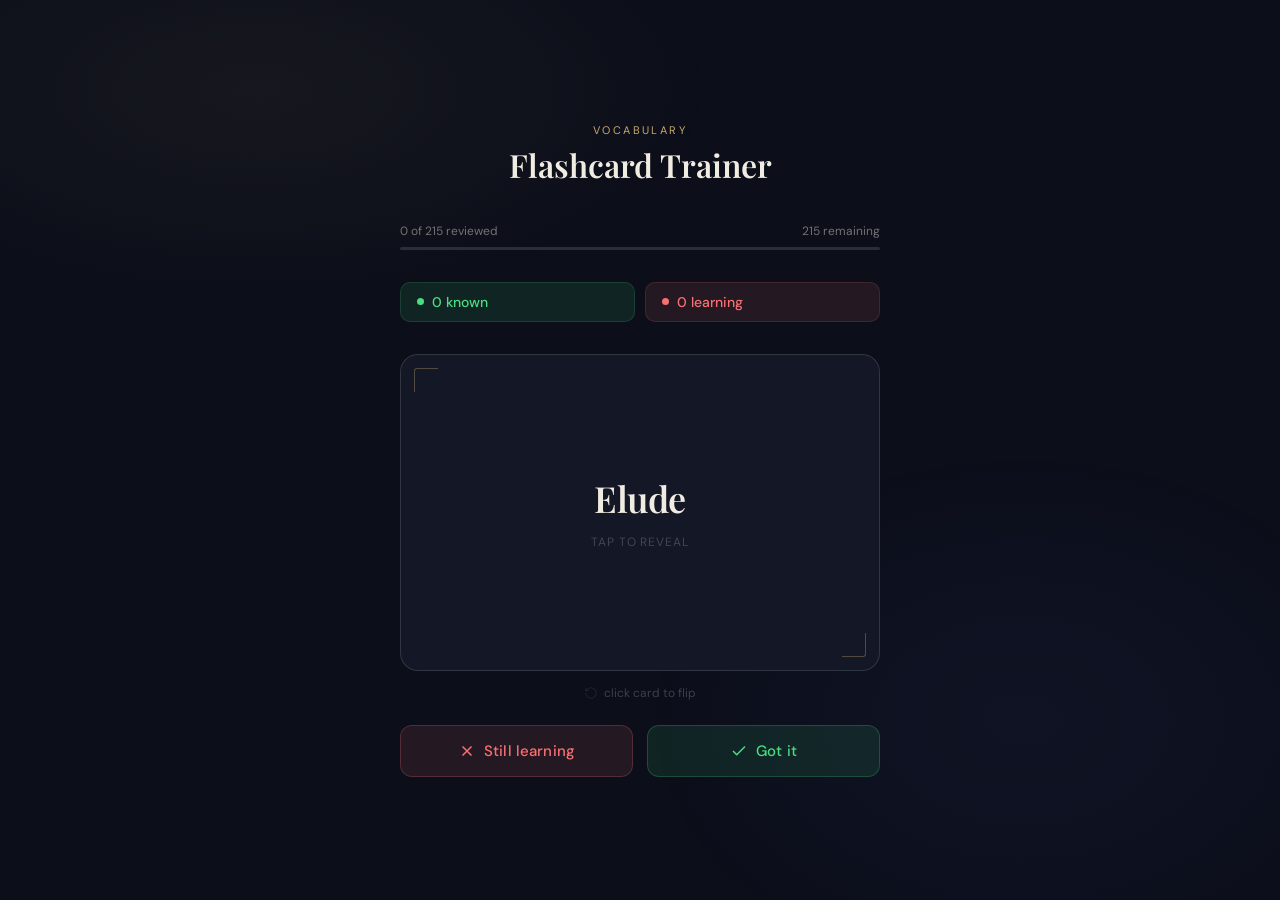
==== flash.html @ f1e5f47d "Added Flashcard Trainer" ====
<!DOCTYPE html>
<html lang="en">

<head>
    <meta charset="UTF-8" />
    <meta name="viewport" content="width=device-width, initial-scale=1.0" />
    <title>Flashcard Trainer</title>
    <link
        href="https://fonts.googleapis.com/css2?family=Playfair+Display:wght@400;600&family=DM+Sans:wght@300;400;500&display=swap"
        rel="stylesheet">

    <style>
        *,
        *::before,
        *::after {
            box-sizing: border-box;
            margin: 0;
            padding: 0;
        }

        :root {
            --bg: #0c0f1a;
            --surface: #131726;
            --surface2: #1a2035;
            --border: rgba(255, 255, 255, 0.07);
            --border2: rgba(255, 255, 255, 0.13);
            --text: #f0ece2;
            --muted: rgba(240, 236, 226, 0.45);
            --hint: rgba(240, 236, 226, 0.22);
            --accent: #c9a96e;
            --accent-dim: rgba(201, 169, 110, 0.12);
            --green: #4ade80;
            --green-dim: rgba(74, 222, 128, 0.1);
            --red: #f87171;
            --red-dim: rgba(248, 113, 113, 0.1);
        }

        body {
            font-family: 'DM Sans', sans-serif;
            background: var(--bg);
            color: var(--text);
            min-height: 100vh;
            display: flex;
            flex-direction: column;
            align-items: center;
            justify-content: center;
            padding: 40px 20px;
            overflow-x: hidden;
        }

        body::before {
            content: '';
            position: fixed;
            inset: 0;
            background:
                radial-gradient(ellipse 60% 40% at 20% 10%, rgba(201, 169, 110, 0.06) 0%, transparent 60%),
                radial-gradient(ellipse 50% 50% at 80% 80%, rgba(99, 102, 241, 0.05) 0%, transparent 60%);
            pointer-events: none;
            z-index: 0;
        }

        .app {
            position: relative;
            z-index: 1;
            display: flex;
            flex-direction: column;
            align-items: center;
            gap: 0;
            width: 100%;
            max-width: 480px;
        }

        .header {
            text-align: center;
            margin-bottom: 40px;
        }

        .header-label {
            font-size: 11px;
            letter-spacing: 0.22em;
            text-transform: uppercase;
            color: var(--accent);
            margin-bottom: 10px;
        }

        .header h1 {
            font-family: 'Playfair Display', serif;
            font-size: 32px;
            font-weight: 600;
            line-height: 1.1;
            color: var(--text);
        }

        .progress-wrap {
            width: 100%;
            margin-bottom: 32px;
        }

        .progress-meta {
            display: flex;
            justify-content: space-between;
            font-size: 12px;
            color: var(--muted);
            margin-bottom: 8px;
        }

        .progress-bar {
            width: 100%;
            height: 3px;
            background: var(--border2);
            border-radius: 99px;
            overflow: hidden;
        }

        .progress-fill {
            height: 100%;
            background: var(--accent);
            border-radius: 99px;
            transition: width 0.5s cubic-bezier(0.4, 0, 0.2, 1);
        }

        .score-row {
            display: flex;
            gap: 10px;
            margin-bottom: 32px;
            width: 100%;
        }

        .score-pill {
            flex: 1;
            display: flex;
            align-items: center;
            gap: 8px;
            padding: 10px 16px;
            border-radius: 10px;
            font-size: 14px;
            font-weight: 500;
        }

        .score-pill.green {
            background: var(--green-dim);
            border: 1px solid rgba(74, 222, 128, 0.15);
            color: var(--green);
        }

        .score-pill.red {
            background: var(--red-dim);
            border: 1px solid rgba(248, 113, 113, 0.15);
            color: var(--red);
        }

        .score-dot {
            width: 7px;
            height: 7px;
            border-radius: 50%;
            background: currentColor;
            flex-shrink: 0;
        }

        /* Card: no fixed height — let content dictate */
        .card-stage {
            width: 100%;
            perspective: 1200px;
            cursor: pointer;
            margin-bottom: 10px;
            position: relative;
            animation: cardIn 0.4s cubic-bezier(0.34, 1.2, 0.64, 1) both;
        }

        .card-stage:focus {
            outline: none;
        }

        /* Inner wrapper matches whichever face is taller */
        .card-inner {
            width: 100%;
            transform-style: preserve-3d;
            transition: transform 0.55s cubic-bezier(0.4, 0, 0.2, 1);
            position: relative;
        }

        /* Give card-inner a minimum height so the front is never too short */
        .card-inner {
            min-height: 160px;
        }

        .card-stage.flipped .card-inner {
            transform: rotateY(180deg);
        }

        .card-face {
            border-radius: 18px;
            display: flex;
            flex-direction: column;
            align-items: center;
            justify-content: center;
            padding: 32px;
            backface-visibility: hidden;
            -webkit-backface-visibility: hidden;
        }

        /* Front: in normal flow, sets height */
        .card-front {
            background: var(--surface);
            border: 1px solid var(--border2);
            width: 100%;
        }

        .card-front .word {
            font-family: 'Playfair Display', serif;
            font-size: 36px;
            text-transform: capitalize;
            font-weight: 600;
            color: var(--text);
            letter-spacing: -0.01em;
            text-align: center;
        }

        .card-front .hint {
            margin-top: 12px;
            font-size: 12px;
            color: var(--hint);
            letter-spacing: 0.08em;
            text-transform: uppercase;
        }

        /* Back: absolutely positioned, same size, rotated */
        .card-back {
            position: absolute;
            inset: 0;
            background: linear-gradient(135deg, #1a2035 0%, #15192b 100%);
            border: 1px solid var(--border2);
            transform: rotateY(180deg);
            align-items: flex-start;
            justify-content: flex-start;
            gap: 6px;
            overflow: hidden;
            /* match front padding */
            padding: 28px 32px;
        }

        .card-back .label {
            font-size: 11px;
            letter-spacing: 0.15em;
            text-transform: uppercase;
            color: var(--accent);
            margin-top: 8px;
        }

        .card-back .label:first-child {
            margin-top: 0;
        }

        .card-back .body-text {
            font-size: 14px;
            font-weight: 400;
            color: var(--text);
            line-height: 1.55;
            width: 100%;
        }

        .card-front::before,
        .card-front::after {
            content: '';
            position: absolute;
            width: 24px;
            height: 24px;
            border-color: var(--accent);
            border-style: solid;
            opacity: 0.35;
        }

        .card-front::before {
            top: 14px;
            left: 14px;
            border-width: 1.5px 0 0 1.5px;
            border-radius: 3px 0 0 0;
        }

        .card-front::after {
            bottom: 14px;
            right: 14px;
            border-width: 0 1.5px 1.5px 0;
            border-radius: 0 0 3px 0;
        }

        .flip-hint {
            display: flex;
            align-items: center;
            gap: 6px;
            font-size: 12px;
            color: var(--hint);
            margin-bottom: 24px;
            margin-top: 4px;
            transition: opacity 0.3s;
            align-self: center;
        }

        .flip-hint svg {
            width: 14px;
            height: 14px;
            opacity: 0.5;
        }

        .flip-hint.hidden {
            opacity: 0;
            pointer-events: none;
        }

        .actions {
            display: flex;
            gap: 14px;
            width: 100%;
        }

        .btn {
            flex: 1;
            height: 52px;
            border: none;
            border-radius: 12px;
            font-family: 'DM Sans', sans-serif;
            font-size: 15px;
            font-weight: 500;
            cursor: pointer;
            transition: transform 0.13s ease, opacity 0.13s ease;
            display: flex;
            align-items: center;
            justify-content: center;
            gap: 8px;
            letter-spacing: 0.01em;
        }

        .btn:active {
            transform: scale(0.97);
        }

        .btn-yes {
            background: var(--green-dim);
            border: 1px solid rgba(74, 222, 128, 0.22);
            color: var(--green);
        }

        .btn-yes:hover {
            background: rgba(74, 222, 128, 0.16);
        }

        .btn-no {
            background: var(--red-dim);
            border: 1px solid rgba(248, 113, 113, 0.22);
            color: var(--red);
        }

        .btn-no:hover {
            background: rgba(248, 113, 113, 0.16);
        }

        .btn-icon {
            width: 18px;
            height: 18px;
        }

        .results {
            display: flex;
            flex-direction: column;
            align-items: center;
            gap: 0;
            width: 100%;
            animation: fadeUp 0.5s ease both;
        }

        @keyframes fadeUp {
            from {
                opacity: 0;
                transform: translateY(16px);
            }

            to {
                opacity: 1;
                transform: translateY(0);
            }
        }

        .results-title {
            font-family: 'Playfair Display', serif;
            font-size: 28px;
            font-weight: 600;
            margin-bottom: 8px;
        }

        .results-sub {
            font-size: 14px;
            color: var(--muted);
            margin-bottom: 36px;
        }

        .results-grid {
            display: grid;
            grid-template-columns: 1fr 1fr;
            gap: 14px;
            width: 100%;
            margin-bottom: 36px;
        }

        .result-card {
            border-radius: 14px;
            padding: 20px;
        }

        .result-card.known {
            background: var(--green-dim);
            border: 1px solid rgba(74, 222, 128, 0.15);
        }

        .result-card.unknown {
            background: var(--red-dim);
            border: 1px solid rgba(248, 113, 113, 0.15);
        }

        .result-card-label {
            font-size: 11px;
            letter-spacing: 0.14em;
            text-transform: uppercase;
            margin-bottom: 10px;
        }

        .result-card.known .result-card-label {
            color: var(--green);
        }

        .result-card.unknown .result-card-label {
            color: var(--red);
        }

        .result-card-count {
            font-family: 'Playfair Display', serif;
            font-size: 40px;
            font-weight: 600;
            line-height: 1;
            margin-bottom: 12px;
        }

        .result-card.known .result-card-count {
            color: var(--green);
        }

        .result-card.unknown .result-card-count {
            color: var(--red);
        }

        .result-word-list {
            list-style: none;
            display: flex;
            flex-direction: column;
            gap: 4px;
        }

        .result-word-list li {
            font-size: 13px;
            color: var(--muted);
            font-weight: 400;
        }

        .btn-restart {
            width: 100%;
            height: 52px;
            border-radius: 12px;
            border: 1px solid var(--border2);
            background: var(--surface);
            color: var(--text);
            font-family: 'DM Sans', sans-serif;
            font-size: 15px;
            font-weight: 500;
            cursor: pointer;
            transition: background 0.15s, transform 0.1s;
            letter-spacing: 0.02em;
        }

        .btn-restart:hover {
            background: var(--surface2);
        }

        .btn-restart:active {
            transform: scale(0.98);
        }

        @keyframes cardIn {
            from {
                opacity: 0;
                transform: scale(0.94) translateY(10px);
            }

            to {
                opacity: 1;
                transform: scale(1) translateY(0);
            }
        }
    </style>
</head>

<body>
    <div class="app" id="app"></div>

    <script>
        const data = [
            {
                word: "bypass",
                synonym: "avoid / circumvent / go around",
                definition: "To go around or avoid something, such as an obstacle, congested area, rule, or standard procedure, by choosing an alternative route or method instead of the direct or usual way.",
                example: "The city planners decided to bypass the congested downtown area entirely when they built the new highway, which not only reduced traffic jams but also saved commuters nearly thirty minutes each day."
            },
            {
                word: "imbibe",
                synonym: "absorb / soak up / take in",
                definition: "To absorb or take in a liquid or moisture, especially gradually; also, to drink something, particularly alcohol, in significant quantities.",
                example: "Even though the dry sponge had been left on the counter for days, it began to imbibe water the moment it touched the puddle, swelling until it could hold no more."
            },
            {
                word: "petal",
                synonym: "flower leaf / bloom part / corolla segment",
                definition: "One of the usually colorful, delicate, modified leaves that form the outer part of a flower head and often attract pollinators.",
                example: "The artist painted each petal with such precision that viewers could almost feel the soft texture, yet she used only three shades of pink to capture the rose’s natural beauty."
            },
            {
                word: "stir",
                synonym: "move / awaken / show activity",
                definition: "To begin to move, awaken, or show signs of life or activity after being still, quiet, or inactive.",
                example: "After remaining motionless for what seemed like hours, the injured bird began to stir in its nest, which gave the wildlife rescuers hope that it might recover fully."
            },
            {
                word: "assume",
                synonym: "take on / acquire / adopt",
                definition: "To take on or begin to have a particular quality, shape, appearance, or role, often gradually or as a result of a process.",
                example: "As the fog lifted from the valley, the mountain peaks began to assume their sharp outlines once again, revealing details that hikers had missed during the earlier misty morning."
            },
            {
                word: "tinge",
                synonym: "hint of color / shade / tint",
                definition: "A slight trace, shade, or hint of a particular color that lightly affects or colors something without dominating it.",
                example: "Although the sky was mostly clear, a faint tinge of pink on the horizon suggested that sunrise would arrive within minutes, prompting the photographers to set up their equipment quickly."
            },
            {
                word: "slumber",
                synonym: "sleep / doze / rest",
                definition: "A state of deep, peaceful sleep or rest, often used to describe prolonged or unconscious inactivity.",
                example: "The old castle remained in deep slumber for centuries until the new owners arrived and began restoring its ancient halls, which finally awakened the historic site to modern visitors."
            },
            {
                word: "baying",
                synonym: "howling / barking / yelping",
                definition: "The loud, prolonged, deep howling or barking sound made especially by dogs, hounds, or wolves when pursuing prey or expressing excitement.",
                example: "The pack of hounds kept up their baying throughout the night, which echoed across the hills and made it impossible for the campers to fall asleep despite their exhaustion."
            },
            {
                word: "dreadfully",
                synonym: "terribly / extremely / awfully",
                definition: "In an extremely bad, unpleasant, or intense way; used to emphasize the severity of a feeling or situation.",
                example: "She felt dreadfully tired after working three consecutive night shifts, yet she still managed to prepare breakfast for her children before collapsing onto the sofa."
            },
            {
                word: "in the least",
                synonym: "at all / in any way / even slightly",
                definition: "To any degree or extent whatsoever; often used in negative constructions to mean \"not at all\" or \"in no way.\"",
                example: "The manager was not in the least surprised when the new employee solved the complex problem in minutes, because she had already noticed the young intern’s exceptional talent during the interview."
            },
            {
                word: "toll",
                synonym: "fee / charge / payment",
                definition: "A fee or charge that must be paid to use a particular road, bridge, tunnel, or similar facility or service.",
                example: "Drivers who refuse to pay the toll will have to take the longer scenic route, which adds nearly forty minutes to their commute but allows them to enjoy the countryside views."
            },
            {
                word: "segment",
                synonym: "part / portion / section",
                definition: "A distinct part, portion, or section of something larger that can be separated or considered individually, such as a group of people or a piece of a whole.",
                example: "The marketing team decided to focus their campaign on the younger segment of the population first, which helped them understand preferences before expanding to older customers."
            },
            {
                word: "receptive",
                synonym: "open / willing / responsive",
                definition: "Willing to consider, accept, or be influenced by new ideas, suggestions, proposals, or information in an open and positive way.",
                example: "Because the committee members were highly receptive to innovative ideas, the young architect’s bold design for the community center was approved within a single meeting."
            },
            {
                word: "apprise",
                synonym: "inform / notify / advise",
                definition: "To inform, notify, or advise someone officially or formally about a particular situation, fact, or development.",
                example: "The supervisor promised to apprise the entire staff of the new safety regulations before the factory reopened, which ensured that every worker understood the updated procedures."
            },
            {
                word: "incense",
                synonym: "anger / enrage / infuriate",
                definition: "To make someone extremely angry or furious, often as a result of unfair treatment or an offensive action.",
                example: "The unfair decision by the referee continued to incense the home team’s fans long after the match ended, leading to several heated discussions outside the stadium."
            },
            {
                word: "easygoing",
                synonym: "relaxed / casual / laid-back",
                definition: "Relaxed, tolerant, and not easily upset or worried; having a calm and undemanding attitude toward life or rules.",
                example: "Although the boss had a reputation for being strict with deadlines, she was surprisingly easygoing about flexible work hours, which helped her team maintain high productivity."
            },
            {
                word: "debut",
                synonym: "first showing / premiere / launch",
                definition: "The first public appearance, performance, or presentation of a person, product, work of art, or event.",
                example: "The young singer’s debut at the music festival impressed the critics so much that she received invitations to perform in three different countries within the same month."
            },
            {
                word: "adopt",
                synonym: "take up / embrace / accept",
                definition: "To take up, accept, or begin to use a new method, idea, approach, or practice as one’s own.",
                example: "Many schools decided to adopt the new teaching method after seeing the impressive results from the pilot program, which dramatically improved student engagement."
            },
            {
                word: "scroll",
                synonym: "rolled silk / manuscript / painted roll",
                definition: "A long roll of paper, parchment, silk, or similar material, usually containing writing, painting, or records, that is unrolled for reading or viewing.",
                example: "The ancient scholar carefully unrolled the fragile scroll in the library, revealing calligraphy so intricate that it had remained unread for nearly five hundred years."
            },
            {
                word: "settle",
                synonym: "fix / resolve / stabilize",
                definition: "To become fixed, stable, or calm in a particular position, condition, or place after a period of movement, uncertainty, or disturbance.",
                example: "After weeks of uncertainty, the dust finally began to settle around the construction site, allowing the engineers to inspect the foundation without any further delays."
            },
            {
                word: "distinct",
                synonym: "clear / noticeable / separate",
                definition: "Clearly different, noticeable, well-defined, or separate from others; easily recognized or distinguished.",
                example: "Each of the four paintings displayed a distinct style that reflected the artist’s different moods during the year she created them."
            },
            {
                word: "grace",
                synonym: "elegance / beauty / charm",
                definition: "Elegance, beauty, or charm of movement, form, manner, or expression that appears effortless and pleasing.",
                example: "The dancer moved with such natural grace that the audience remained completely silent until the final note of the music faded away."
            },
            {
                word: "viburnum",
                synonym: "shrub / plant species / viburnum bush",
                definition: "A genus of flowering shrubs or small trees with attractive leaves, clusters of white or pink flowers, and often colorful berries, commonly grown in gardens.",
                example: "The landscaper recommended planting viburnum along the fence because its dense foliage would provide privacy while also attracting birds to the garden each autumn."
            },
            {
                word: "felty",
                synonym: "fuzzy / woolly / felt-like",
                definition: "Having a soft, dense, fuzzy texture resembling felt cloth, often describing plant surfaces or growths.",
                example: "The leaves of the damaged plant developed a felty coating that made them feel rough to the touch, which alerted the gardener to a possible insect infestation."
            },
            {
                word: "uniformly",
                synonym: "evenly / consistently / all the same",
                definition: "In a way that is even, consistent, or the same throughout an entire area or surface without variation.",
                example: "The paint was applied uniformly across the entire wall so that no streaks or variations in color would be visible once the project was completed."
            },
            {
                word: "blade",
                synonym: "leaf / lamina / plant leaf",
                definition: "The flat, broad, usually green part of a leaf or similar plant structure that is attached to a stem and performs photosynthesis.",
                example: "Each blade of the grass shimmered with morning dew, creating a sparkling carpet that stretched across the entire lawn before the sun rose higher."
            },
            {
                word: "bear on",
                synonym: "relate to / affect / have relevance to",
                definition: "To have relevance to, connection with, or influence upon something; to be pertinent or applicable to a situation or matter.",
                example: "The new evidence did not bear on the original theory at all, which forced the scientists to reconsider their entire research approach from the beginning."
            },
            {
                word: "indistinct",
                synonym: "unclear / vague / not distinct",
                definition: "Not clear, vague, blurred, or difficult to see, hear, or distinguish clearly from something else.",
                example: "The photograph was so indistinct that the detective could not identify whether the figure in the background was a person or merely a shadow cast by the streetlight."
            },
            {
                word: "indisputable",
                synonym: "unquestionable / undeniable / certain",
                definition: "Impossible to dispute, question, or argue against; clearly true or evident beyond any doubt.",
                example: "The scientist presented data that made her conclusion indisputable, leaving even her strongest critics with no choice but to accept the results."
            },
            {
                word: "implicit",
                synonym: "implied / unspoken / suggested",
                definition: "Suggested, understood, or implied without being directly stated or expressed in words.",
                example: "Although the teacher never said it aloud, her implicit warning about cheating was clear enough that every student in the classroom understood the consequences."
            },
            {
                word: "forefront",
                synonym: "front position / leading place / main focus",
                definition: "The most important, prominent, or leading position or place, especially in terms of attention, importance, or development.",
                example: "Climate change remained at the forefront of the politician’s campaign promises, which convinced many voters that she would prioritize environmental issues if elected."
            },
            {
                word: "obliterate",
                synonym: "erase / destroy / wipe out",
                definition: "To completely destroy, erase, or remove all traces of something so that nothing remains visible or recognizable.",
                example: "The powerful storm threatened to obliterate the small coastal village, yet the residents worked together for days to reinforce their homes before the winds arrived."
            },
            {
                word: "elude",
                synonym: "escape / avoid / evade",
                definition: "To escape or avoid something, especially in a skillful, clever, or mysterious way, so that it remains unattained or unexplained.",
                example: "The solution to the complex math problem continued to elude the students until their teacher provided a simple analogy that made the concept suddenly clear."
            },
            {
                word: "send off",
                synonym: "mail / dispatch / submit",
                definition: "To mail, dispatch, or officially submit something such as a letter, package, application, or document to its destination.",
                example: "She planned to send off the completed application before the deadline so that the university would receive it in time to consider her for the scholarship program."
            },
            {
                word: "rupture",
                synonym: "burst / break / tear",
                definition: "A sudden breaking, tearing apart, or bursting of something, often due to internal pressure or external force.",
                example: "The balloon experienced a sudden rupture when the pressure inside became too great, scattering colorful pieces across the party floor."
            },
            {
                word: "molar",
                synonym: "tooth / grinder / back tooth",
                definition: "A large, flat tooth located at the back of the jaw, used primarily for grinding and crushing food; in humans and many mammals, molars are the rearmost teeth with multiple roots and broad chewing surfaces.",
                example: "The paleontologist carefully examined the fossilized molar under powerful lights because its size and wear patterns could reveal exactly what kind of diet the ancient creature had followed for decades before it died."
            },
            {
                word: "archaic",
                synonym: "ancient / outdated / primitive",
                definition: "Belonging to or characteristic of a very early or ancient period; extremely old-fashioned, no longer in common use, or from a distant past era.",
                example: "Although the language in the ancient manuscript sounded archaic to modern readers, scholars spent years translating it because its descriptions of daily life provided rare insights into a long-forgotten civilization."
            },
            {
                word: "cast",
                synonym: "group of actors / ensemble / performers",
                definition: "All the actors or performers in a play, film, or production considered as a group; also, the complete list of characters and the people who play them.",
                example: "The director assembled an exceptionally talented cast for the new historical drama, which included both veteran stage actors and promising young performers who brought fresh energy to the complex roles."
            },
            {
                word: "wandering",
                synonym: "meandering / roaming / aimless",
                definition: "Moving about without a fixed course, purpose, or destination; also describing a plot or narrative that shifts unpredictably from one idea or location to another.",
                example: "The novelist created a wandering plot that shifted between continents and centuries, which kept readers guessing until the final chapter finally revealed how every seemingly unrelated thread connected."
            },
            {
                word: "restraint",
                synonym: "self-control / moderation / limitation",
                definition: "The quality of exercising self-control, moderation, or restriction; also, a limitation or rule that prevents something from becoming excessive.",
                example: "The author praised the book’s remarkable restraint because the writer avoided dramatic flourishes and instead used quiet, precise language to convey deep emotions that resonated more powerfully than any exaggeration could."
            },
            {
                word: "restive",
                synonym: "restless / uneasy / impatient",
                definition: "Unable to remain still or quiet; feeling impatient, fidgety, or dissatisfied and wanting to move or act.",
                example: "The restive audience began shifting in their seats and whispering during the long intermission, which made the theater manager worry that the second act might not hold their attention."
            },
            {
                word: "thrill",
                synonym: "excitement / rush / shiver",
                definition: "A sudden strong feeling of excitement, pleasure, or fear that runs through the body; also, the cause of such a sensation.",
                example: "A sharp thrill of pleasure ran through her when she first saw the city lights sparkling at night, which reminded her why she had moved to the bustling metropolis despite all its challenges."
            },
            {
                word: "seductive",
                synonym: "alluring / tempting / enticing",
                definition: "Attracting or tempting someone in a charming, often subtly sexual or irresistible way; powerfully appealing to the senses or desires.",
                example: "The seductive aroma of fresh bread and spices drifted from the bakery window, which convinced even the strict dieter to abandon his plans and step inside for just one warm pastry."
            },
            {
                word: "beckoning",
                synonym: "inviting / calling / luring",
                definition: "Making a gesture or appearing attractive in a way that invites or summons someone to come closer or follow.",
                example: "The warm golden light from the old library windows seemed beckoning on that cold evening, which drew the tired student inside where he spent hours lost among the silent shelves."
            },
            {
                word: "mold-made",
                synonym: "cast / molded / mass-produced",
                definition: "Produced or shaped by pouring material into a mold or form rather than being individually handcrafted, resulting in uniform copies.",
                example: "The museum curator explained that although the ancient vessels looked identical, they were actually mold-made, which allowed artisans to create hundreds of nearly perfect copies in a short time."
            },
            {
                word: "afflict",
                synonym: "torment / trouble / plague",
                definition: "To cause persistent pain, suffering, or distress to someone or something, often over a long period.",
                example: "The rare skin condition continued to afflict the villagers for generations until scientists finally identified the environmental factor responsible and developed an effective treatment."
            },
            {
                word: "hyper-realistic",
                synonym: "photorealistic / ultra-detailed / lifelike",
                definition: "Extremely realistic in style or appearance, often so precise and detailed that it resembles a photograph more than traditional art.",
                example: "The hyper-realistic portrait captured every pore, wrinkle, and stray hair so perfectly that viewers had to look twice to confirm it was a painting rather than an actual person standing in the gallery."
            },
            {
                word: "inadvertently",
                synonym: "accidentally / unintentionally / by mistake",
                definition: "Without intending to; by accident or oversight, often while focusing on something else.",
                example: "The researcher inadvertently deleted the only backup file while trying to organize the massive dataset, which forced the entire team to reconstruct months of careful work from scattered notes."
            },
            {
                word: "easel",
                synonym: "painting stand / artist frame / support",
                definition: "A wooden or metal frame designed to hold a canvas or board upright while an artist paints or draws on it.",
                example: "The famous painter positioned her canvas on a sturdy easel near the window so that natural light would fall across the surface exactly as she needed while she worked on the final details."
            },
            {
                word: "charter",
                synonym: "found / establish / authorize",
                definition: "To formally establish or set up an organization, bank, or company by granting official legal rights or permission.",
                example: "Maggie Lena Walker decided to charter the St. Luke Penny Savings Bank so that Black families in Richmond would finally have access to fair loans and savings accounts during an era of widespread discrimination."
            },
            {
                word: "waive",
                synonym: "give up / relinquish / forgo",
                definition: "To voluntarily give up or refrain from claiming a right, privilege, or requirement.",
                example: "The university agreed to waive the application fee for low-income students, which allowed hundreds of talented young people from rural areas to apply who otherwise could not have afforded the process."
            },
            {
                word: "concede",
                synonym: "admit / acknowledge / yield",
                definition: "To admit or agree that something is true or correct, often reluctantly; also, to give up or yield a point in an argument.",
                example: "After reviewing the new archaeological evidence, the professor had to concede that women may have held leadership roles in Bronze Age societies, which completely changed the way historians had interpreted the ancient burial sites."
            },
            {
                word: "control group",
                synonym: "comparison group / baseline group / reference group",
                definition: "In a scientific experiment, the group of participants who do not receive the treatment or variable being tested and are used for comparison to measure the effect on the experimental group.",
                example: "The psychologist ensured that the control group spent their break drinking tea and chatting casually while the experimental group wrote personal values, which allowed a clear measurement of how the writing exercise affected discussion civility."
            },
            {
                word: "civil",
                synonym: "polite / courteous / respectful",
                definition: "Polite, courteous, and considerate in behavior, especially during disagreements or discussions; avoiding rudeness.",
                example: "Participants in the experimental group remained remarkably civil throughout the heated debate because they had first written about their personal values, which reduced defensiveness and encouraged genuine listening."
            },
            {
                word: "integral",
                synonym: "essential / necessary / fundamental",
                definition: "Necessary and important as a part of a whole; forming an essential component without which something would be incomplete.",
                example: "The improvisational element became integral to Alvin Ailey’s choreography because it allowed dancers to contribute their own skills and experiences, which made each performance feel uniquely alive and personal."
            },
            {
                word: "diaspora",
                synonym: "dispersion / migration / scattered community",
                definition: "The movement or scattering of a people from their original homeland to other regions, often forming communities that maintain cultural ties; also, the community itself.",
                example: "The Great Migration created a vast African American diaspora across northern cities, which transformed American culture by bringing rich musical traditions, literature, and artistic expressions to new urban environments."
            },
            {
                word: "trace the step",
                synonym: "follow the sequence / reconstruct the process / outline the stages",
                definition: "To carefully follow, reconstruct, or map out each successive stage or action in a process, development, or historical sequence.",
                example: "Historians had to trace the step of how the Bayeux Tapestry was created panel by panel because its embroidered scenes provided one of the most detailed visual records of the Norman Conquest ever preserved."
            },
            {
                word: "deviation",
                synonym: "departure / variation / difference",
                definition: "A noticeable difference or departure from what is usual, expected, standard, or normal.",
                example: "The scientist immediately noticed the deviation in the data because the final measurement was far outside the expected range, which suggested either an experimental error or a completely new discovery."
            },
            {
                word: "embroider",
                synonym: "stitch / decorate / embellish",
                definition: "To decorate fabric by sewing patterns or designs with needle and thread; also, to add imaginative or exaggerated details to a story.",
                example: "Artisans used golden thread to embroider intricate scenes across the massive tapestry, which required years of patient work and resulted in one of the most famous historical artworks of the medieval period."
            },
            {
                word: "panel",
                synonym: "section / compartment / scene",
                definition: "A distinct section or compartment within a larger surface, especially in art or architecture; also, a rectangular division of a larger work such as a tapestry or comic strip.",
                example: "Each embroidered panel on the ancient tapestry told a separate part of the story, which allowed viewers to follow the entire historical narrative by walking slowly along its impressive length."
            },
            {
                word: "plausible",
                synonym: "believable / credible / reasonable",
                definition: "Seeming reasonable, probable, or believable based on the available evidence or circumstances.",
                example: "The detective’s explanation sounded entirely plausible until new evidence emerged that completely contradicted the timeline he had so carefully constructed during the investigation."
            },
            {
                word: "workshop",
                synonym: "studio / atelier / workroom",
                definition: "A room or place where manual work or crafts are done, especially by artists or artisans; also, a place where skilled workers produce items.",
                example: "The master painter trained apprentices in his crowded workshop where they learned to mix pigments, prepare canvases, and master techniques that would later define an entire artistic movement."
            },
            {
                word: "legitimate",
                synonym: "valid / genuine / authentic",
                definition: "Conforming to the law, rules, or established standards; genuine and rightful rather than false or counterfeit.",
                example: "The scholar proved that the ancient document was legitimate by comparing its handwriting, paper quality, and language patterns with other verified artifacts from the same historical period."
            },
            {
                word: "impenetrable",
                synonym: "impossible to enter / dense / incomprehensible",
                definition: "Impossible to pass through, understand, or penetrate; extremely dense, thick, or difficult to comprehend.",
                example: "The dense jungle appeared almost impenetrable until the experienced guide discovered a narrow animal trail that wound through the thick undergrowth and led directly to the hidden ruins."
            },
            {
                word: "indecipherable",
                synonym: "unreadable / illegible / incomprehensible",
                definition: "Impossible or extremely difficult to read, understand, or interpret because of poor writing, damage, or complexity.",
                example: "The faded inscription on the stone tablet remained indecipherable for centuries until a linguist recognized a single repeated symbol that finally unlocked the meaning of the entire ancient text."
            },
            {
                word: "decisive",
                synonym: "conclusive / determined / crucial",
                definition: "Settling an issue or showing a clear result; also, showing firm determination and quick decision-making.",
                example: "The final experiment produced decisive evidence that ended the long scientific debate because the results were so clear and consistent that no reasonable person could disagree."
            },
            {
                word: "devour",
                synonym: "consume / eat greedily / absorb",
                definition: "To eat something quickly and hungrily; also, to read, absorb, or take in something with great eagerness or intensity.",
                example: "The young reader would devour entire novels in a single afternoon, which amazed her teachers because she could remember every character and plot twist with perfect clarity."
            },
            {
                word: "competent",
                synonym: "capable / skilled / proficient",
                definition: "Having the necessary ability, knowledge, or skill to do something successfully and efficiently.",
                example: "The new intern proved remarkably competent by solving the complex technical problem within minutes, which earned her an immediate invitation to join the senior engineering team on the flagship project."
            },
            {
                word: "distorted",
                synonym: "twisted / warped / misrepresented",
                definition: "Pulled or twisted out of its normal shape; also, presented in a way that gives a false or inaccurate impression.",
                example: "The reflection in the old carnival mirror appeared strangely distorted, which made even familiar faces look elongated and unrecognizable in the most amusing ways."
            },
            {
                word: "textured",
                synonym: "rough / patterned / tactile",
                definition: "Having a distinct surface feel or appearance with visible or touchable variations in smoothness, roughness, or pattern.",
                example: "The artist applied thick layers of paint to create a heavily textured surface that caught the light differently from every angle and invited viewers to imagine touching the canvas."
            },
            {
                word: "brushstroke",
                synonym: "paint mark / stroke / technique",
                definition: "A single movement or mark made by a paintbrush on a surface; also, the distinctive way an artist applies paint that reveals personal style.",
                example: "Art experts could instantly recognize the painter’s unique brushstroke because each sweeping mark carried the same confident energy and precise pressure that appeared in all of her masterpieces."
            },
            {
                word: "bold",
                synonym: "daring / striking / confident",
                definition: "Showing courage, confidence, or a willingness to take risks; also, bright, vivid, or strongly marked in color or design.",
                example: "The designer chose bold colors and dramatic patterns for the new collection, which made every garment stand out dramatically on the runway and captured international attention."
            },
            {
                word: "evocative",
                synonym: "suggestive / stirring / reminiscent",
                definition: "Bringing strong images, memories, or feelings to mind; powerfully suggestive of particular emotions or experiences.",
                example: "The evocative melody from the old piano immediately transported the elderly woman back to her childhood summers, filling the room with memories she had not revisited in decades."
            },
            {
                word: "elaborate",
                synonym: "detailed / intricate / ornate",
                definition: "Containing many carefully arranged parts or details; complex and developed with great care and attention.",
                example: "The artist spent months creating an elaborate mural that covered three entire walls of the library, incorporating hundreds of tiny symbolic details that told the complete history of the town."
            },
            {
                word: "clover",
                synonym: "trefoil / shamrock / meadow plant",
                definition: "A small flowering plant with three (or sometimes four) leaves, often found in lawns and meadows and traditionally considered lucky when four-leaved.",
                example: "The children spent the entire afternoon searching through the field for a four-leaf clover because their grandmother had promised that finding one would bring them extraordinary good luck throughout the summer."
            },
            {
                word: "Astronomy",
                synonym: "astrophysics / stargazing science / celestial study",
                definition: "the scientific study of celestial bodies such as stars, planets, and galaxies, including their properties, movements, and interactions",
                example: "Although astronomy initially relied on simple observations, it has evolved into a complex science that integrates physics and mathematics to explain the structure of the universe."
            },
            {
                word: "Botany",
                synonym: "plant science / phytology / vegetation study",
                definition: "the branch of biology that focuses on the study of plants, including their structure, growth, reproduction, and classification",
                example: "While botany may seem limited to studying leaves and flowers, it actually encompasses genetic research and ecological interactions that influence entire ecosystems."
            },
            {
                word: "Cognitive Science",
                synonym: "mind science / brain study / mental processes study",
                definition: "the interdisciplinary study of the mind and its processes, including perception, thinking, learning, and memory",
                example: "Because cognitive science combines psychology, neuroscience, and computer modeling, it can explain both human thought patterns and artificial intelligence behavior."
            },
            {
                word: "Neuroscience",
                synonym: "neurobiology / brain science / neural study",
                definition: "the scientific study of the nervous system, particularly the brain, its structure, function, and disorders",
                example: "Neuroscience research not only maps brain activity but also informs treatments for cognitive disorders, demonstrating the field's practical impact."
            },
            {
                word: "Ecology",
                synonym: "environmental science / ecosystem study / biological interaction study",
                definition: "the study of how organisms interact with each other and with their physical environment",
                example: "Because ecology examines the delicate balance between species and their surroundings, even minor environmental disruptions can lead to significant ecological consequences."
            },
            {
                word: "Entomology",
                synonym: "insect study / insect science / arthropod research",
                definition: "the scientific study of insects, including their classification, behavior, and ecological role",
                example: "Although entomology often focuses on pest control, it also helps scientists understand pollination and ecosystem health."
            },
            {
                word: "Genetics",
                synonym: "heredity science / gene study / molecular inheritance",
                definition: "the scientific study of genes, heredity, and variation in living organisms",
                example: "Although genetics has enabled scientists to understand inherited diseases, it has also raised ethical concerns regarding genetic modification and cloning."
            },
            {
                word: "Geology",
                synonym: "earth science / rock study / geoscience",
                definition: "the study of the Earth's physical structure, materials, and the processes that shape it over time",
                example: "Geology not only explains how mountains and valleys are formed, but it also helps predict natural disasters such as earthquakes and volcanic eruptions."
            },
            {
                word: "Ornithology",
                synonym: "bird study / avian science / feathered species research",
                definition: "the scientific study of birds, including their behavior, physiology, and ecology",
                example: "Ornithology helps explain migratory patterns, yet the impact of climate change requires constant adaptation of traditional theories."
            },
            {
                word: "Paleontology",
                synonym: "fossil study / prehistoric life research / ancient biology",
                definition: "the study of ancient life through fossils and other preserved remains of organisms",
                example: "Although paleontology relies heavily on fossils, interpreting their ecological context requires interdisciplinary knowledge of geology and biology."
            },
            {
                word: "Zoology",
                synonym: "animal science / fauna study / animal biology",
                definition: "the branch of biology that focuses on the study of animals, including their behavior, physiology, and classification",
                example: "While zoology traditionally focused on classification, modern zoologists increasingly analyze animal behavior and genetic evolution."
            },
            {
                word: "Anthropology",
                synonym: "human science / cultural study / human behavior study",
                definition: "the study of human societies, cultures, and their development over time",
                example: "Anthropology integrates multiple disciplines, so researchers can analyze both biological evolution and cultural practices within the same framework."
            },
            {
                word: "Archaeology",
                synonym: "excavation study / ancient culture study / artifact analysis",
                definition: "the study of past human life through the recovery and analysis of physical remains",
                example: "Although archaeology relies heavily on excavation, interpreting the findings requires careful reasoning to avoid misleading conclusions."
            },
            {
                word: "Economics",
                synonym: "financial science / resource allocation study / economic theory",
                definition: "the study of how individuals and societies allocate resources, produce goods, and distribute wealth",
                example: "Because economics involves both mathematical models and human behavior, its predictions are often debated and revised."
            },
            {
                word: "Ethnography",
                synonym: "cultural observation / society study / community research",
                definition: "the systematic study and detailed description of individual cultures, typically through immersive observation",
                example: "Ethnography requires researchers to live within the culture they study, enabling insights that surveys or interviews alone cannot provide."
            },
            {
                word: "Folklore",
                synonym: "traditional stories / myths / cultural legends",
                definition: "the study of traditional beliefs, stories, and practices of a community or culture",
                example: "Although folklore preserves myths and legends, it also reveals underlying social values and historical context of the culture."
            },
            {
                word: "Sociology",
                synonym: "social science / societal study / human interaction study",
                definition: "the study of everyday human social behaviors and interactions at a specific time",
                example: "Sociology attempts to explain patterns in human behavior, yet it must constantly adapt as societies evolve over time."
            },
            {
                word: "Advantageous",
                synonym: "beneficial / favorable / profitable",
                definition: "providing a benefit or giving an advantage in a situation",
                example: "Although remote work can be advantageous for productivity, it may also create challenges in team collaboration."
            },
            {
                word: "Charge",
                synonym: "electricity / electrical potential / polarity",
                definition: "a physical property of matter that causes it to experience a force in an electric field; can be positive or negative",
                example: "While electrons carry a negative charge, protons possess a positive charge, creating fundamental electrical interactions in matter."
            },
            {
                word: "Control group",
                synonym: "baseline group / comparison group / reference group",
                definition: "in an experiment, the group in which the variable being tested is not changed, used as a standard for comparison",
                example: "Researchers compared the results of the experimental group with the control group to determine the effect of the new medication."
            },
            {
                word: "Empirical",
                synonym: "evidence-based / observational / data-driven",
                definition: "based on observation, experimentation, and measurable evidence rather than theory alone",
                example: "Although the hypothesis seemed convincing, it lacked empirical support, so the researchers conducted additional experiments."
            },
            {
                word: "Hierarchy",
                synonym: "ranking system / chain of command / stratification",
                definition: "a system in which elements are ranked according to levels of importance or authority",
                example: "In many organizations, hierarchy determines decision-making power, but it can also limit innovation if lower levels are ignored."
            },
            {
                word: "Isotope",
                synonym: "atomic variant / nuclear form / element variation",
                definition: "a form of an element that has the same number of protons but a different number of neutrons",
                example: "Although isotopes share chemical properties, their differing masses can significantly affect their stability and applications."
            },
            {
                word: "Indigenous",
                synonym: "native / aboriginal / original",
                definition: "originating or occurring naturally in a particular place",
                example: "Indigenous plants often thrive in local soils where introduced species struggle to survive."
            },
            {
                word: "Inhibit",
                synonym: "restrain / hinder / impede",
                definition: "to prevent or slow down a process or action",
                example: "While certain chemicals can stimulate growth, others inhibit cellular activity, which may be useful in medical treatments."
            },
            {
                word: "Innovative",
                synonym: "groundbreaking / original / inventive",
                definition: "introducing new ideas, methods, or products that significantly improve existing systems",
                example: "The company developed an innovative solution that not only reduced costs but also increased efficiency across multiple departments."
            },
            {
                word: "Metabolism",
                synonym: "energy conversion / biochemical process / cellular activity",
                definition: "the set of life-sustaining chemical reactions that convert food into energy within organisms",
                example: "Because metabolism varies among individuals, two people consuming the same diet may experience completely different energy levels."
            },
            {
                word: "Microbial",
                synonym: "microorganism-related / microscopic organism / bacteria-related",
                definition: "relating to microscopic organisms such as bacteria, viruses, and fungi",
                example: "Microbial activity in soil plays a crucial role in nutrient cycling and plant growth."
            },
            {
                word: "Pigment",
                synonym: "colorant / dye / chromophore",
                definition: "a substance that imparts color to other materials or tissues",
                example: "Although pigments give flowers their vibrant colors, they also help attract pollinators necessary for reproduction."
            },
            {
                word: "Predisposed",
                synonym: "inclined / susceptible / prone",
                definition: "having a tendency or susceptibility toward a particular condition or behavior",
                example: "Some individuals are genetically predisposed to certain diseases, which requires careful preventive measures."
            },
            {
                word: "Regenerate",
                synonym: "regrow / renew / restore",
                definition: "to grow again or restore lost or damaged tissue or parts",
                example: "Certain lizards can regenerate their tails if they are lost, showcasing an extraordinary biological adaptation."
            },
            {
                word: "Replicate",
                synonym: "duplicate / reproduce / repeat",
                definition: "to repeat an experiment or process and obtain the same results",
                example: "Scientists must replicate studies multiple times to confirm the validity of their findings."
            },
            {
                word: "Saturate",
                synonym: "soak / permeate / drench",
                definition: "to become completely soaked or filled with a substance",
                example: "Heavy rainfall can saturate the soil, increasing the risk of landslides in hilly regions."
            },
            {
                word: "Stimulus",
                synonym: "trigger / signal / inducement",
                definition: "something that provokes a specific response in an organism or system",
                example: "When exposed to a sudden stimulus, the nervous system reacts quickly, ensuring the organism can respond to potential threats."
            },
            {
                word: "Symbiosis",
                synonym: "mutual relationship / biological partnership / coexistence",
                definition: "a close interaction between two different organisms that live together, often benefiting both",
                example: "Although symbiosis is typically beneficial, some relationships may favor one organism more than the other."
            },
            {
                word: "Taxonomy",
                synonym: "classification system / categorization / biological grouping",
                definition: "the science of classifying organisms into structured categories based on shared characteristics",
                example: "Taxonomy provides a systematic way to organize species, yet classifications are frequently revised as new genetic data emerges."
            },
            {
                word: "Trait",
                synonym: "characteristic / feature / attribute",
                definition: "a distinguishing quality or characteristic of an organism or object",
                example: "Although eye color is a visible trait, genetic studies reveal that complex traits often involve multiple genes."
            },
            {
                word: "Velocity",
                synonym: "speed / rate of motion / rapidity",
                definition: "the speed of an object in a particular direction",
                example: "While speed measures how fast something moves, velocity also considers direction, which makes it more precise in physics."
            },
            {
                word: "Make a Claim",
                synonym: "Advance / Posit / Proffer / Speculate / Hypothesize",
                definition: "to state or propose an idea, argument, or explanation, often as a starting point for discussion or investigation",
                example: "When researchers make a claim, they must provide supporting evidence, because unsubstantiated statements can be easily challenged."
            },
            {
                word: "Support a Claim",
                synonym: "Bolster / Buttress / Substantiate",
                definition: "to provide evidence or reasoning that strengthens or confirms an argument or assertion",
                example: "To support their claim, the scientists presented detailed data from multiple experiments, ensuring their argument was credible."
            },
            {
                word: "Question a Claim",
                synonym: "Ambivalence / Skepticism / Rebut / Refute",
                definition: "to critically examine or challenge an argument or assertion, often to test its validity or reliability",
                example: "The panel questioned the claim by highlighting inconsistencies in the data, which forced the authors to revise their conclusions."
            },
            {
                word: "Think About",
                synonym: "Grapple with / Mull over / Ruminate about",
                definition: "to consider carefully or reflect deeply on a problem, idea, or decision",
                example: "Students must think about complex questions, grappling with multiple perspectives before reaching a reasoned judgment."
            },
            {
                word: "Coming Together",
                synonym: "Converge / Integrate / Intersect",
                definition: "to join or combine in a way that forms a unified whole or interaction",
                example: "Various disciplines converge in cognitive science, integrating insights from psychology, neuroscience, and computer modeling."
            },
            {
                word: "Moving Apart",
                synonym: "Diverge",
                definition: "to separate or develop in different directions, often in terms of opinions, paths, or trends",
                example: "While political ideologies diverge over time, dialogue can help identify common ground despite fundamental differences."
            },
            {
                word: "Draw a Conclusion",
                synonym: "Infer / Surmise",
                definition: "to form an opinion or judgment based on evidence or reasoning",
                example: "After analyzing the data, the researchers drew the conclusion that early intervention improves learning outcomes significantly."
            },
            {
                word: "Provide Sources",
                synonym: "Attribute / Cite",
                definition: "to acknowledge or reference the origin of information or ideas used in writing or discussion",
                example: "To maintain credibility, students must provide sources for all claims, citing relevant studies and historical records."
            },
            {
                word: "Large Amount",
                synonym: "Multitude / Plethora / Profusion",
                definition: "a great quantity or number of things, often more than expected",
                example: "The library houses a plethora of books on ancient history, providing scholars with abundant resources for research."
            },
            {
                word: "Small Amount",
                synonym: "Dearth / Paucity",
                definition: "a limited or insufficient quantity of something",
                example: "There is a dearth of evidence supporting that hypothesis, making it difficult for scientists to reach a firm conclusion."
            },
            {
                word: "Different, Diverse",
                synonym: "Disparate / Heterogeneous / Eclectic",
                definition: "consisting of distinct or varied elements; showing variety",
                example: "The conference featured an eclectic mix of speakers, whose disparate backgrounds enriched the discussions."
            },
            {
                word: "Noticeable, Striking",
                synonym: "Conspicuous / Distinctive / Salient",
                definition: "easily seen, clearly distinguishable, or significant in effect",
                example: "The building's distinctive architecture made it a salient landmark, immediately catching the attention of passersby."
            },
            {
                word: "Harmless",
                synonym: "Benign / Innocuous",
                definition: "not causing harm, danger, or negative effects",
                example: "The experiment involved a harmless chemical, ensuring that neither the participants nor the environment were at risk."
            },
            {
                word: "Inborn",
                synonym: "Inherent / Innate / Intrinsic",
                definition: "existing naturally from birth; a fundamental or essential quality",
                example: "Musical talent is often considered an innate ability, though practice and training are also essential for mastery."
            },
            {
                word: "Adept",
                synonym: "skilled / proficient / expert",
                definition: "highly skilled or capable in a particular task or field",
                example: "She became adept at coding after years of practice, which allowed her to develop complex web applications efficiently."
            },
            {
                word: "Adversary",
                synonym: "opponent / rival / foe",
                definition: "a person, group, or entity that opposes or competes with another",
                example: "During the debate, each candidate carefully addressed the points raised by their adversary to strengthen their own argument."
            },
            {
                word: "Align (oneself with)",
                synonym: "support / adopt / side with",
                definition: "to adopt a position or approach that is consistent with a particular person, group, or idea",
                example: "The politician chose to align herself with environmental activists, supporting policies that promoted sustainable energy."
            },
            {
                word: "Authentic",
                synonym: "genuine / real / bona fide",
                definition: "being true to its nature or origin; not fake or copied",
                example: "The museum verified that the painting was authentic, confirming it was an original work by the renowned artist."
            },
            {
                word: "Centrality",
                synonym: "importance / prominence / significance",
                definition: "the state of being central, essential, or highly important in a system or context",
                example: "Centrality of communication in modern business ensures that information flows efficiently across all departments."
            },
            {
                word: "Complement",
                synonym: "complete / enhance / supplement",
                definition: "to add to something in a way that improves or completes it",
                example: "The bright cushions complemented the neutral sofa perfectly, giving the living room a more vibrant and cohesive appearance."
            },
            {
                word: "Comprehensive",
                synonym: "thorough / complete / exhaustive",
                definition: "including all or nearly all elements; thorough and detailed",
                example: "The professor provided a comprehensive overview of modern physics, covering both classical and quantum theories."
            },
            {
                word: "Contingent",
                synonym: "dependent / conditional / subject to",
                definition: "dependent on certain conditions or circumstances",
                example: "The success of the project was contingent on receiving adequate funding, which delayed some initial plans."
            },
            {
                word: "Confer",
                synonym: "grant / give / bestow",
                definition: "to formally give or grant something, such as a title, degree, or right",
                example: "The university conferred an honorary degree on the scientist for her groundbreaking research in genetics."
            },
            {
                word: "Corollary",
                synonym: "consequence / result / outcome",
                definition: "a proposition or condition that logically follows from an already proven statement or principle",
                example: "A corollary of Newton's laws is that objects in motion remain in motion unless acted upon by an external force."
            },
            {
                word: "Contemporary",
                synonym: "current / modern / present-day",
                definition: "belonging to the same time period; modern or up-to-date",
                example: "Contemporary art often challenges traditional conventions, reflecting current social and political issues."
            },
            {
                word: "Cultivate",
                synonym: "grow / nurture / develop",
                definition: "to prepare and use land for crops or to foster growth or development of something",
                example: "Farmers cultivate wheat during the spring, while teachers cultivate critical thinking skills in students throughout the year."
            },
            {
                word: "Displace",
                synonym: "remove / relocate / force out",
                definition: "to force someone or something from its usual place or position",
                example: "Natural disasters can displace entire communities, requiring urgent humanitarian assistance and relocation efforts."
            },
            {
                word: "Disposition",
                synonym: "personality / temperament / character",
                definition: "a person’s usual mood, temperament, or tendency to act in a particular way",
                example: "Her cheerful disposition made her popular among colleagues, even during stressful project deadlines."
            },
            {
                word: "Ideology",
                synonym: "belief system / doctrine / philosophy",
                definition: "a set of ideas or beliefs that forms the basis of a social, political, or economic system",
                example: "The politician’s ideology focused on environmental sustainability, influencing both policy decisions and campaign strategies."
            },
            {
                word: "Impede",
                synonym: "hinder / obstruct / inhibit",
                definition: "to slow down or prevent progress or movement",
                example: "Heavy traffic can impede emergency response times, highlighting the need for efficient city planning."
            },
            {
                word: "Indigenous",
                synonym: "native / aboriginal / original",
                definition: "originating naturally in a particular region or country",
                example: "Indigenous communities often possess traditional knowledge about local ecosystems that can guide sustainable practices."
            },
            {
                word: "Inherent",
                synonym: "innate / intrinsic / inborn",
                definition: "existing as a natural or essential part of something",
                example: "Risk is inherent in any investment, which is why careful planning and research are crucial."
            },
            {
                word: "Judicial",
                synonym: "legal / court-related / lawful",
                definition: "related to courts, the law, or the administration of justice",
                example: "The judicial system ensures that all individuals receive fair treatment under the law."
            },
            {
                word: "Marginal",
                synonym: "insignificant / minor / peripheral",
                definition: "of little importance, relevance, or impact",
                example: "The report suggested that the change would have only a marginal effect on overall productivity."
            },
            {
                word: "Mitigate",
                synonym: "alleviate / reduce / lessen",
                definition: "to make something less severe, harmful, or painful",
                example: "Planting trees can mitigate the effects of urban heat islands and improve air quality."
            },
            {
                word: "Preliminary",
                synonym: "initial / preparatory / introductory",
                definition: "occurring before the main event or action; introductory",
                example: "The preliminary findings indicated a potential trend, which warranted further investigation in the full study."
            },
            {
                word: "Prevail",
                synonym: "win / triumph / dominate",
                definition: "to prove more powerful or superior; to succeed or be widespread",
                example: "Despite initial skepticism, the innovative approach eventually prevailed and became the standard method in the field."
            },
            {
                word: "Reciprocate",
                synonym: "return / respond / repay",
                definition: "to respond to an action, gesture, or behavior with a corresponding action",
                example: "When colleagues helped her with a project, she reciprocated by offering assistance on their assignments."
            },
            {
                word: "Rudimentary",
                synonym: "basic / elementary / fundamental",
                definition: "involving or limited to basic principles; simple or undeveloped",
                example: "The course provided rudimentary coding skills, which students could later expand into advanced programming techniques."
            },
            {
                word: "Successor",
                synonym: "heir / inheritor / replacement",
                definition: "a person who takes over a position, role, or office after someone else",
                example: "The CEO announced his successor, who would assume leadership following a comprehensive transition period."
            },
            {
                word: "Afford",
                synonym: "grant / provide / give",
                definition: "to make possible or to allow someone to have an opportunity, resource, or benefit",
                example: "The scholarship afforded her the chance to study abroad, which greatly enhanced her academic experience."
            },
            {
                word: "Appreciate",
                synonym: "recognize / value / acknowledge",
                definition: "to recognize the worth, significance, or value of something; also to increase in value",
                example: "Investors must appreciate the long-term potential of a project before committing substantial resources."
            },
            {
                word: "Arrest",
                synonym: "stop / halt / impede",
                definition: "to bring to a halt or stop movement, action, or progress",
                example: "The new regulations arrested the spread of misinformation, ensuring more reliable news reached the public."
            },
            {
                word: "Assume",
                synonym: "take on / undertake / acquire",
                definition: "to take responsibility for, accept, or adopt a role, position, or duty",
                example: "He assumed leadership of the team after the previous manager resigned unexpectedly."
            },
            {
                word: "Austerity",
                synonym: "frugality / thrift / economy",
                definition: "a policy of reducing spending, especially on non-essential or luxury items",
                example: "During the recession, the government implemented austerity measures to reduce the national deficit."
            },
            {
                word: "Badger",
                synonym: "pester / harass / nag",
                definition: "to repeatedly annoy or urge someone to do something",
                example: "Reporters badgered the politician with questions after the scandal, seeking immediate clarification."
            },
            {
                word: "Bent",
                synonym: "penchant / predilection / inclination",
                definition: "a natural talent, tendency, or liking for something",
                example: "He has a bent for mathematics, which made him excel in engineering competitions."
            },
            {
                word: "Capacity",
                synonym: "ability / capability / competence",
                definition: "the ability or power to perform, contain, or produce something",
                example: "The stadium has a capacity of 50,000 spectators, making it suitable for international events."
            },
            {
                word: "Chance",
                synonym: "attempt / endeavor / risk",
                definition: "to attempt or take a risk in doing something",
                example: "She took a chance on a new investment strategy, which ultimately yielded significant profits."
            },
            {
                word: "Channel",
                synonym: "direct / guide / funnel",
                definition: "to direct or focus energy, resources, or efforts toward a specific purpose",
                example: "He channeled his creativity into designing a unique app that revolutionized online learning."
            },
            {
                word: "Check",
                synonym: "restrain / control / curb",
                definition: "to limit, control, or reduce the effect of something",
                example: "Vaccinations helped check the spread of the disease throughout the community."
            },
            {
                word: "Coin",
                synonym: "invent / create / formulate",
                definition: "to invent or create a new term, phrase, or idea",
                example: "Shakespeare coined many words and phrases that are still in common use today."
            },
            {
                word: "Compromise",
                synonym: "jeopardize / endanger / weaken",
                definition: "to put something at risk or make it vulnerable",
                example: "Sharing confidential information could compromise national security, so strict protocols are enforced."
            },
            {
                word: "Constitution",
                synonym: "build / physique / structure",
                definition: "the physical or mental makeup of a person or object; also the fundamental structure",
                example: "The athlete's solid constitution allowed him to withstand rigorous training and competition."
            },
            {
                word: "Conviction",
                synonym: "certainty / determination / belief",
                definition: "a firmly held belief or strong sense of certainty",
                example: "Her conviction in the importance of environmental protection inspired her to start a nonprofit organization."
            },
            {
                word: "Couch",
                synonym: "hide / conceal / frame",
                definition: "to express, phrase, or hide something in a particular way",
                example: "The proposal was couched in diplomatic language to avoid offending any stakeholders."
            },
            {
                word: "Discriminating",
                synonym: "selective / discerning / perceptive",
                definition: "able to make fine distinctions; showing good judgment",
                example: "A discriminating reader can distinguish between well-written arguments and flawed reasoning."
            },
            {
                word: "Doctor",
                synonym: "tamper / alter / manipulate",
                definition: "to manipulate, alter, or falsify something, often deceitfully",
                example: "The journalist discovered that someone had doctored the images before they were published."
            },
            {
                word: "Economy",
                synonym: "thrift / frugality / efficiency",
                definition: "the careful use of resources; also, a system of production and consumption",
                example: "Her economical style of writing conveyed complex ideas in few words without losing clarity."
            },
            {
                word: "Embroider",
                synonym: "falsify / embellish / fabricate",
                definition: "to add details, often false or exaggerated, to a story or account",
                example: "He embroidered his achievements to impress the interview panel, which ultimately backfired."
            },
            {
                word: "Execute",
                synonym: "carry out / implement / perform",
                definition: "to perform, carry out, or put into effect a plan or action",
                example: "The team executed the new software deployment flawlessly, minimizing downtime for users."
            },
            {
                word: "Exploit",
                synonym: "utilize / leverage / use",
                definition: "to make effective use of something for a purpose",
                example: "The company exploited its technological advantages to gain a competitive edge in the market."
            },
            {
                word: "Facility",
                synonym: "ability / skill / aptitude",
                definition: "a natural aptitude or skill for doing something",
                example: "She has a facility for languages, easily learning new dialects within weeks."
            },
            {
                word: "Foil",
                synonym: "thwart / prevent / stop",
                definition: "to prevent someone from succeeding in an action or plan",
                example: "The security measures foiled the attempted robbery before any harm occurred."
            },
            {
                word: "Grave",
                synonym: "serious / solemn / weighty",
                definition: "extremely serious or important",
                example: "The situation was grave, requiring immediate intervention by both authorities and aid organizations."
            },
            {
                word: "Grill",
                synonym: "question / interrogate / probe",
                definition: "to question intensely and repeatedly",
                example: "The suspect was grilled for hours until the police obtained a full account of the events."
            },
            {
                word: "Hamper",
                synonym: "hinder / obstruct / impede",
                definition: "to prevent or restrict the progress of something",
                example: "Heavy regulations can hamper innovation by creating unnecessary obstacles for startups."
            },
            {
                word: "Harbor",
                synonym: "possess / hold / maintain",
                definition: "to keep or hold onto something, such as a belief, feeling, or idea",
                example: "He harbored doubts about the proposal, but chose to support it publicly for diplomatic reasons."
            },
            {
                word: "Hobble",
                synonym: "impede / restrict / hinder",
                definition: "to prevent progress or limit movement",
                example: "Bureaucratic red tape can hobble important social initiatives, delaying their implementation."
            },
            {
                word: "Plastic",
                synonym: "malleable / adaptable / flexible",
                definition: "capable of being shaped or changed; adaptable",
                example: "Brain plasticity allows individuals to learn new skills even later in life."
            },
            {
                word: "Provoke",
                synonym: "elicit / stimulate / incite",
                definition: "to cause a reaction or response, often intentionally",
                example: "The speech provoked a strong debate among the audience about policy reforms."
            },
            {
                word: "Realize",
                synonym: "achieve / accomplish / attain",
                definition: "to bring into effect or achieve a goal",
                example: "She realized her dream of becoming a published author after years of dedicated writing."
            },
            {
                word: "Reconcile",
                synonym: "harmonize / unite / resolve",
                definition: "to bring together opposing ideas or parties into agreement or harmony",
                example: "It took months to reconcile the conflicting reports before the final study was published."
            },
            {
                word: "Relay",
                synonym: "pass on / transmit / communicate",
                definition: "to pass information or messages from one person to another",
                example: "The manager relayed the project updates to the team to ensure everyone was aligned."
            },
            {
                word: "Relate",
                synonym: "tell / recount / narrate",
                definition: "to give an account of an event or experience",
                example: "He related the details of his expedition so vividly that the audience felt like they were there."
            },
            {
                word: "Reservations",
                synonym: "misgivings / doubts / concerns",
                definition: "feelings of doubt or hesitation about something",
                example: "Despite her enthusiasm, she had reservations about the proposed changes, worrying they might backfire."
            },
            {
                word: "Reserve",
                synonym: "hold back / postpone / retain",
                definition: "to delay, hold off, or keep something for future use or judgment",
                example: "The judge reserved final judgment until all evidence had been thoroughly examined."
            },
            {
                word: "Ruffled",
                synonym: "flustered / disconcerted / unsettled",
                definition: "disturbed, agitated, or thrown off balance",
                example: "He was ruffled by the unexpected questions during the interview, though he regained composure quickly."
            },
            {
                word: "Sap",
                synonym: "drain / weaken / deplete",
                definition: "to gradually weaken or diminish strength or energy",
                example: "Constant stress sapped her energy, leaving her exhausted by the end of the week."
            },
            {
                word: "Scrap",
                synonym: "eliminate / discard / remove",
                definition: "to discard, remove, or do away with something",
                example: "The company decided to scrap the outdated policy and implement a more modern approach."
            },
            {
                word: "Shelve",
                synonym: "postpone / discard / reject",
                definition: "to set aside or abandon a plan, proposal, or idea",
                example: "The committee shelved the proposal until further research could support its feasibility."
            },
            {
                word: "Solvent",
                synonym: "financially stable / capable / viable",
                definition: "able to meet financial obligations or pay all debts",
                example: "Despite economic turbulence, the company remained solvent, maintaining trust with investors."
            },
            {
                word: "Sound",
                synonym: "stable / reliable / valid",
                definition: "firm, dependable, or logically valid",
                example: "The argument was sound, supported by clear evidence and logical reasoning."
            },
            {
                word: "Spare",
                synonym: "plain / unadorned / simple",
                definition: "minimal, plain, or lacking unnecessary embellishment",
                example: "The room was spare in decoration, yet its simplicity created a calm and focused atmosphere."
            },
            {
                word: "Static",
                synonym: "unchanging / fixed / stable",
                definition: "unchanging over time; not moving or progressing",
                example: "The population remained static for years, despite efforts to encourage growth."
            },
            {
                word: "Sustain",
                synonym: "withstand / endure / maintain",
                definition: "to support, endure, or maintain over time",
                example: "The bridge was designed to sustain heavy traffic while remaining structurally safe."
            },
            {
                word: "Uniform",
                synonym: "consistent / unvarying / constant",
                definition: "remaining the same in all cases; consistent",
                example: "The procedures were applied uniformly across all departments to ensure fairness."
            },
            {
                word: "Unqualified",
                synonym: "absolute / complete / total",
                definition: "without restriction or limitation; complete",
                example: "The decision received unqualified support from the board, leaving no room for objections."
            },
            {
                word: "Upset",
                synonym: "interfere / disrupt / overturn",
                definition: "to disturb or prevent an expected outcome",
                example: "Unexpected rain upset the tournament schedule, forcing organizers to reschedule several matches."
            },
            {
                word: "Critic / Criticism",
                synonym: "reviewer / evaluator / commentator",
                definition: "a person who evaluates or analyzes a subject, often giving positive or negative feedback",
                example: "The art critic praised the painter's technique while offering constructive criticism on the composition."
            },
            {
                word: "Discern / Discerning",
                synonym: "perceive / distinguish / detect",
                definition: "to recognize, identify, or distinguish something accurately",
                example: "A discerning reader can easily distinguish between high-quality and poorly researched articles."
            },
            {
                word: "Ineffable",
                synonym: "indescribable / sublime / beyond words",
                definition: "too great, beautiful, or extreme to be expressed in words",
                example: "The beauty of the sunset was ineffable, leaving the viewers speechless and awe-struck."
            },
            {
                word: "Infallible",
                synonym: "unerring / flawless / perfect",
                definition: "incapable of making mistakes or being wrong",
                example: "Even the most experienced experts are not infallible, as errors can occur under unusual conditions."
            },
            {
                word: "Ingenious",
                synonym: "clever / brilliant / inventive",
                definition: "showing exceptional creativity, skill, or cleverness",
                example: "The engineer devised an ingenious solution to a complex problem that had baffled the team for weeks."
            },
            {
                word: "Ingenuous",
                synonym: "naïve / innocent / sincere",
                definition: "showing innocence, honesty, or simplicity; not deceitful",
                example: "Her ingenuous remarks revealed her genuine curiosity and lack of guile."
            },
            {
                word: "Inimitable",
                synonym: "unique / unparalleled / one-of-a-kind",
                definition: "so exceptional that it cannot be imitated",
                example: "The musician's inimitable style made her performances instantly recognizable and unforgettable."
            },
            {
                word: "Innate",
                synonym: "inborn / natural / intrinsic",
                definition: "existing from birth; a natural characteristic",
                example: "Artistic talent can be innate, though it often requires cultivation to reach its full potential."
            },
            {
                word: "Innocuous",
                synonym: "harmless / safe / benign",
                definition: "not harmful, offensive, or dangerous",
                example: "The experiment used innocuous chemicals, ensuring the safety of all participants."
            },
            {
                word: "Intrinsic",
                synonym: "inherent / innate / essential",
                definition: "a natural, essential, or fundamental part of something",
                example: "Curiosity is intrinsic to human nature, driving exploration and discovery."
            },
            {
                word: "Invaluable",
                synonym: "priceless / irreplaceable / extremely valuable",
                definition: "extremely useful or valuable; beyond estimation",
                example: "Her mentorship was invaluable, providing guidance that shaped the careers of countless students."
            },
            {
                word: "Unassuming",
                synonym: "modest / humble / simple",
                definition: "not drawing attention to oneself; modest in behavior or appearance",
                example: "Despite his achievements, he remained unassuming and preferred to let his work speak for itself."
            },
            {
                word: "Unqualified",
                synonym: "absolute / complete / total",
                definition: "without restriction or limitation; complete and total in scope or degree",
                example: "The recommendation received unqualified support from all board members, leaving no room for doubt or debate."
            }
        ]

        function shuffle(arr) {
            const a = [...arr];
            for (let i = a.length - 1; i > 0; i--) {
                const j = Math.floor(Math.random() * (i + 1));
                [a[i], a[j]] = [a[j], a[i]];
            }
            return a;
        }

        let cards = shuffle(data);
        let index = 0;
        let found = [];
        let notFound = [];
        let flipped = false;

        const app = document.getElementById('app');

        // Measure the tallest back face across ALL cards once, so every card uses the same height
        let globalCardHeight = 160;
        (function measureAllCards() {
            const probe = document.createElement('div');
            probe.style.cssText = 'position:fixed;visibility:hidden;pointer-events:none;top:-9999px;left:0;width:480px;';
            document.body.appendChild(probe);
            data.forEach(item => {
                probe.innerHTML = `
                    <div style="display:flex;flex-direction:column;gap:6px;padding:28px 32px;font-family:DM Sans,sans-serif;">
                        <span style="font-size:11px;">Synonym</span>
                        <span style="font-size:14px;line-height:1.55;">${item.synonym}</span>
                        <span style="font-size:11px;">Definition</span>
                        <span style="font-size:14px;line-height:1.55;">${item.definition}</span>
                        <span style="font-size:11px;">Example</span>
                        <span style="font-size:14px;line-height:1.55;">${item.example}</span>
                    </div>
                `;
                globalCardHeight = Math.max(globalCardHeight, probe.firstElementChild.scrollHeight);
            });
            document.body.removeChild(probe);
        })();

        function renderQuiz() {
            const item = cards[index];
            const total = cards.length;
            const done = index;
            const pct = (done / total) * 100;

            app.innerHTML = `
                <div class="header">
                <div class="header-label">Vocabulary</div>
                <h1>Flashcard Trainer</h1>
                </div>

                <div class="progress-wrap">
                <div class="progress-meta">
                    <span>${done} of ${total} reviewed</span>
                    <span>${total - done} remaining</span>
                </div>
                <div class="progress-bar">
                    <div class="progress-fill" style="width: ${pct}%"></div>
                </div>
                </div>

                <div class="score-row">
                <div class="score-pill green">
                    <span class="score-dot"></span>
                    <span>${found.length} known</span>
                </div>
                <div class="score-pill red">
                    <span class="score-dot"></span>
                    <span>${notFound.length} learning</span>
                </div>
                </div>

                <div class="card-stage" id="card" tabindex="0" role="button" aria-label="Tap to reveal synonym">
                <div class="card-inner" id="card-inner">
                    <div class="card-face card-front">
                    <div class="word">${item.word}</div>
                    <div class="hint">tap to reveal</div>
                    </div>
                    <div class="card-face card-back">
                    <div class="label">Synonym</div>
                    <div class="body-text">${item.synonym}</div>
                    <div class="label">Definition</div>
                    <div class="body-text">${item.definition}</div>
                    <div class="label">Example</div>
                    <div class="body-text">${item.example}</div>
                    </div>
                </div>
                </div>

                <div class="flip-hint" id="flip-hint">
                <svg viewBox="0 0 24 24" fill="none" stroke="currentColor" stroke-width="1.5">
                    <path d="M3 12a9 9 0 1 0 9-9 9.75 9.75 0 0 0-6.74 2.74L3 8"/>
                    <path d="M3 3v5h5"/>
                </svg>
                click card to flip
                </div>

                <div class="actions">
                <button class="btn btn-no" onclick="mark(false)">
                    <svg class="btn-icon" viewBox="0 0 24 24" fill="none" stroke="currentColor" stroke-width="2">
                    <path d="M18 6 6 18M6 6l12 12"/>
                    </svg>
                    Still learning
                </button>
                <button class="btn btn-yes" onclick="mark(true)">
                    <svg class="btn-icon" viewBox="0 0 24 24" fill="none" stroke="currentColor" stroke-width="2">
                    <path d="M20 6 9 17l-5-5"/>
                    </svg>
                    Got it
                </button>
                </div>
            `;

            const card = document.getElementById('card');
            const hint = document.getElementById('flip-hint');
            const inner = document.getElementById('card-inner');
            flipped = false;

            // Apply the globally computed height to both faces and the wrapper
            const front = card.querySelector('.card-front');
            const back = card.querySelector('.card-back');
            front.style.height = globalCardHeight + 'px';
            back.style.height = globalCardHeight + 'px';
            inner.style.height = globalCardHeight + 'px';

            card.onclick = () => {
                flipped = !flipped;
                card.classList.toggle('flipped', flipped);
                hint.classList.toggle('hidden', flipped);
            };

            card.onkeydown = (e) => {
                if (e.key === ' ' || e.key === 'Enter') { e.preventDefault(); card.click(); }
                if (e.key === 'ArrowRight') mark(true);
                if (e.key === 'ArrowLeft') mark(false);
            };
        }

        function mark(known) {
            const current = cards[index];
            if (known) found.push(current);
            else notFound.push(current);
            index++;
            if (index >= cards.length) renderResults();
            else renderQuiz();
        }

        function renderResults() {
            const total = cards.length;
            const score = Math.round((found.length / total) * 100);

            app.innerHTML = `
                <div class="results">
                <div class="results-title">Session complete</div>
                <div class="results-sub">You scored ${score}% — ${found.length} of ${total} words known</div>

                <div class="results-grid">
                    <div class="result-card known">
                    <div class="result-card-label">Known</div>
                    <div class="result-card-count">${found.length}</div>
                    <ul class="result-word-list">
                        ${found.map(w => `<li>${w.word}</li>`).join('')}
                    </ul>
                    </div>
                    <div class="result-card unknown">
                    <div class="result-card-label">Learning</div>
                    <div class="result-card-count">${notFound.length}</div>
                    <ul class="result-word-list">
                        ${notFound.map(w => `<li>${w.word}</li>`).join('')}
                    </ul>
                    </div>
                </div>

                <button class="btn-restart" onclick="restart()">← Try again</button>
                </div>
            `;
        }

        function restart() {
            cards = shuffle(data);
            index = 0;
            found = [];
            notFound = [];
            renderQuiz();
        }

        renderQuiz();
    </script>
</body>

</html>
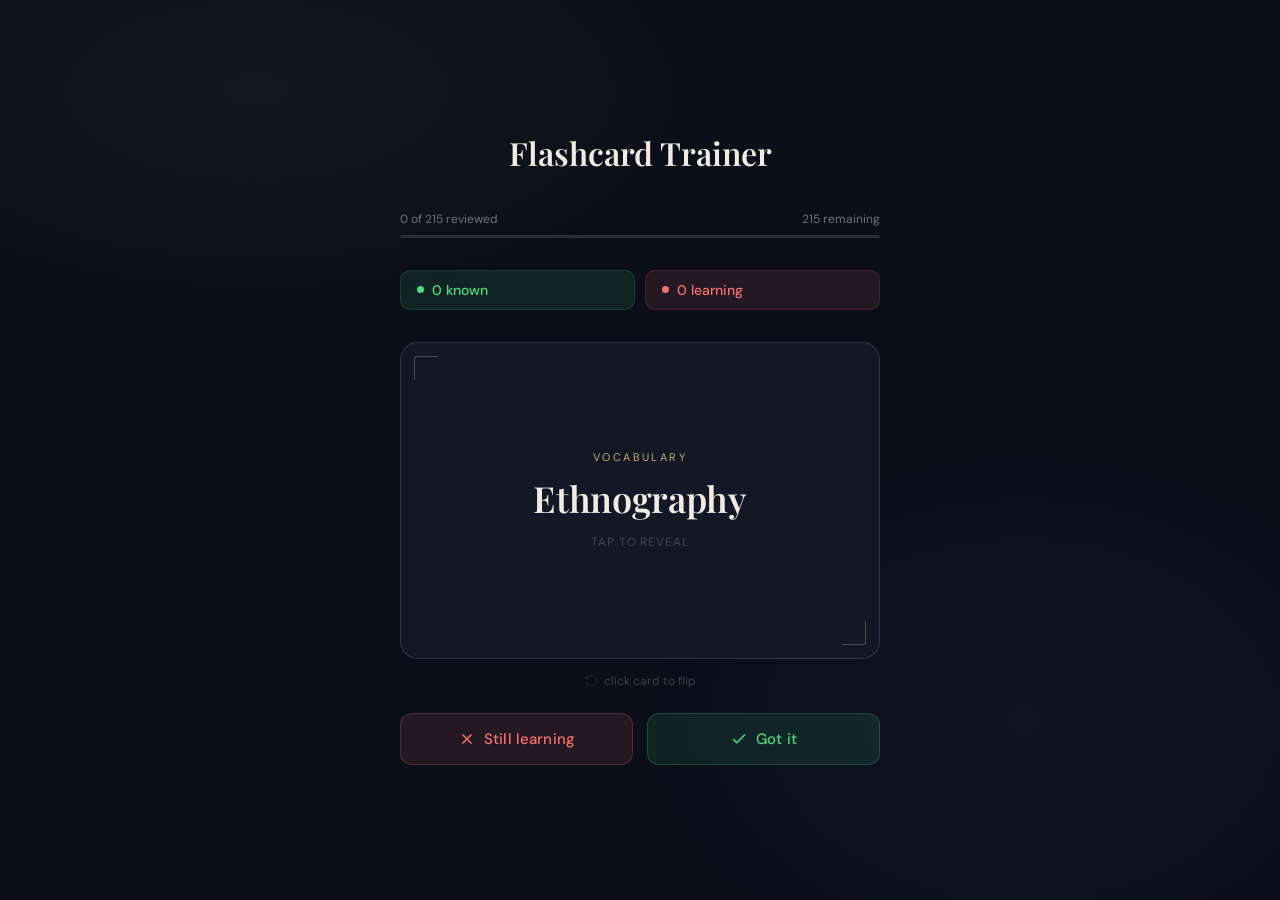
==== commit b54be213: "Made some changes in flashcard.html" ====
--- a/flash.html
+++ b/flash.html
@@ -1841,69 +1841,69 @@
 
             app.innerHTML = `
                 <div class="header">
-                <div class="header-label">Vocabulary</div>
-                <h1>Flashcard Trainer</h1>
+                    <h1>Flashcard Trainer</h1>
                 </div>
 
                 <div class="progress-wrap">
-                <div class="progress-meta">
-                    <span>${done} of ${total} reviewed</span>
-                    <span>${total - done} remaining</span>
-                </div>
-                <div class="progress-bar">
-                    <div class="progress-fill" style="width: ${pct}%"></div>
-                </div>
-                </div>
-
-                <div class="score-row">
-                <div class="score-pill green">
-                    <span class="score-dot"></span>
-                    <span>${found.length} known</span>
-                </div>
-                <div class="score-pill red">
-                    <span class="score-dot"></span>
-                    <span>${notFound.length} learning</span>
-                </div>
-                </div>
-
-                <div class="card-stage" id="card" tabindex="0" role="button" aria-label="Tap to reveal synonym">
-                <div class="card-inner" id="card-inner">
-                    <div class="card-face card-front">
-                    <div class="word">${item.word}</div>
-                    <div class="hint">tap to reveal</div>
+                    <div class="progress-meta">
+                        <span>${done} of ${total} reviewed</span>
+                        <span>${total - done} remaining</span>
                     </div>
-                    <div class="card-face card-back">
-                    <div class="label">Synonym</div>
-                    <div class="body-text">${item.synonym}</div>
-                    <div class="label">Definition</div>
-                    <div class="body-text">${item.definition}</div>
-                    <div class="label">Example</div>
-                    <div class="body-text">${item.example}</div>
+                    <div class="progress-bar">
+                        <div class="progress-fill" style="width: ${pct}%"></div>
                     </div>
                 </div>
+
+                <div class="score-row">
+                    <div class="score-pill green">
+                        <span class="score-dot"></span>
+                        <span>${found.length} known</span>
+                    </div>
+                    <div class="score-pill red">
+                        <span class="score-dot"></span>
+                        <span>${notFound.length} learning</span>
+                    </div>
                 </div>
 
+                <div class="card-stage" id="card" tabindex="0" role="button" aria-label="Tap to reveal synonym">
+                    <div class="card-inner" id="card-inner">
+                        <div class="card-face card-front">
+                            <div class="header-label">Vocabulary</div>
+                            <div class="word">${item.word}</div>
+                            <div class="hint">tap to reveal</div>
+                        </div>
+                        <div class="card-face card-back">
+                            <div class="label">Synonym</div>
+                            <div class="body-text">${item.synonym}</div>
+                            <div class="label">Definition</div>
+                            <div class="body-text">${item.definition}</div>
+                            <div class="label">Example</div>
+                            <div class="body-text">${item.example}</div>
+                        </div>
+                    </div>
+                </div>
+
                 <div class="flip-hint" id="flip-hint">
-                <svg viewBox="0 0 24 24" fill="none" stroke="currentColor" stroke-width="1.5">
-                    <path d="M3 12a9 9 0 1 0 9-9 9.75 9.75 0 0 0-6.74 2.74L3 8"/>
-                    <path d="M3 3v5h5"/>
-                </svg>
-                click card to flip
+                    <svg viewBox="0 0 24 24" fill="none" stroke="currentColor" stroke-width="1.5">
+                        <path d="M3 12a9 9 0 1 0 9-9 9.75 9.75 0 0 0-6.74 2.74L3 8" />
+                        <path d="M3 3v5h5" />
+                    </svg>
+                    click card to flip
                 </div>
 
                 <div class="actions">
-                <button class="btn btn-no" onclick="mark(false)">
-                    <svg class="btn-icon" viewBox="0 0 24 24" fill="none" stroke="currentColor" stroke-width="2">
-                    <path d="M18 6 6 18M6 6l12 12"/>
-                    </svg>
-                    Still learning
-                </button>
-                <button class="btn btn-yes" onclick="mark(true)">
-                    <svg class="btn-icon" viewBox="0 0 24 24" fill="none" stroke="currentColor" stroke-width="2">
-                    <path d="M20 6 9 17l-5-5"/>
-                    </svg>
-                    Got it
-                </button>
+                    <button class="btn btn-no" onclick="mark(false)">
+                        <svg class="btn-icon" viewBox="0 0 24 24" fill="none" stroke="currentColor" stroke-width="2">
+                            <path d="M18 6 6 18M6 6l12 12" />
+                        </svg>
+                        Still learning
+                    </button>
+                    <button class="btn btn-yes" onclick="mark(true)">
+                        <svg class="btn-icon" viewBox="0 0 24 24" fill="none" stroke="currentColor" stroke-width="2">
+                            <path d="M20 6 9 17l-5-5" />
+                        </svg>
+                        Got it
+                    </button>
                 </div>
             `;
 
@@ -1947,27 +1947,27 @@
 
             app.innerHTML = `
                 <div class="results">
-                <div class="results-title">Session complete</div>
-                <div class="results-sub">You scored ${score}% — ${found.length} of ${total} words known</div>
-
-                <div class="results-grid">
-                    <div class="result-card known">
-                    <div class="result-card-label">Known</div>
-                    <div class="result-card-count">${found.length}</div>
-                    <ul class="result-word-list">
-                        ${found.map(w => `<li>${w.word}</li>`).join('')}
-                    </ul>
+                    <div class="results-title">Session complete</div>
+                    <div class="results-sub">You scored ${score}% — ${found.length} of ${total} words known</div>
+
+                    <div class="results-grid">
+                        <div class="result-card known">
+                            <div class="result-card-label">Known</div>
+                            <div class="result-card-count">${found.length}</div>
+                            <ul class="result-word-list">
+                                ${found.map(w => `<li>${w.word}</li>`).join('')}
+                            </ul>
+                        </div>
+                        <div class="result-card unknown">
+                            <div class="result-card-label">Learning</div>
+                            <div class="result-card-count">${notFound.length}</div>
+                            <ul class="result-word-list">
+                                ${notFound.map(w => `<li>${w.word}</li>`).join('')}
+                            </ul>
+                        </div>
                     </div>
-                    <div class="result-card unknown">
-                    <div class="result-card-label">Learning</div>
-                    <div class="result-card-count">${notFound.length}</div>
-                    <ul class="result-word-list">
-                        ${notFound.map(w => `<li>${w.word}</li>`).join('')}
-                    </ul>
-                    </div>
-                </div>
-
-                <button class="btn-restart" onclick="restart()">← Try again</button>
+
+                    <button class="btn-restart" onclick="restart()">← Try again</button>
                 </div>
             `;
         }
